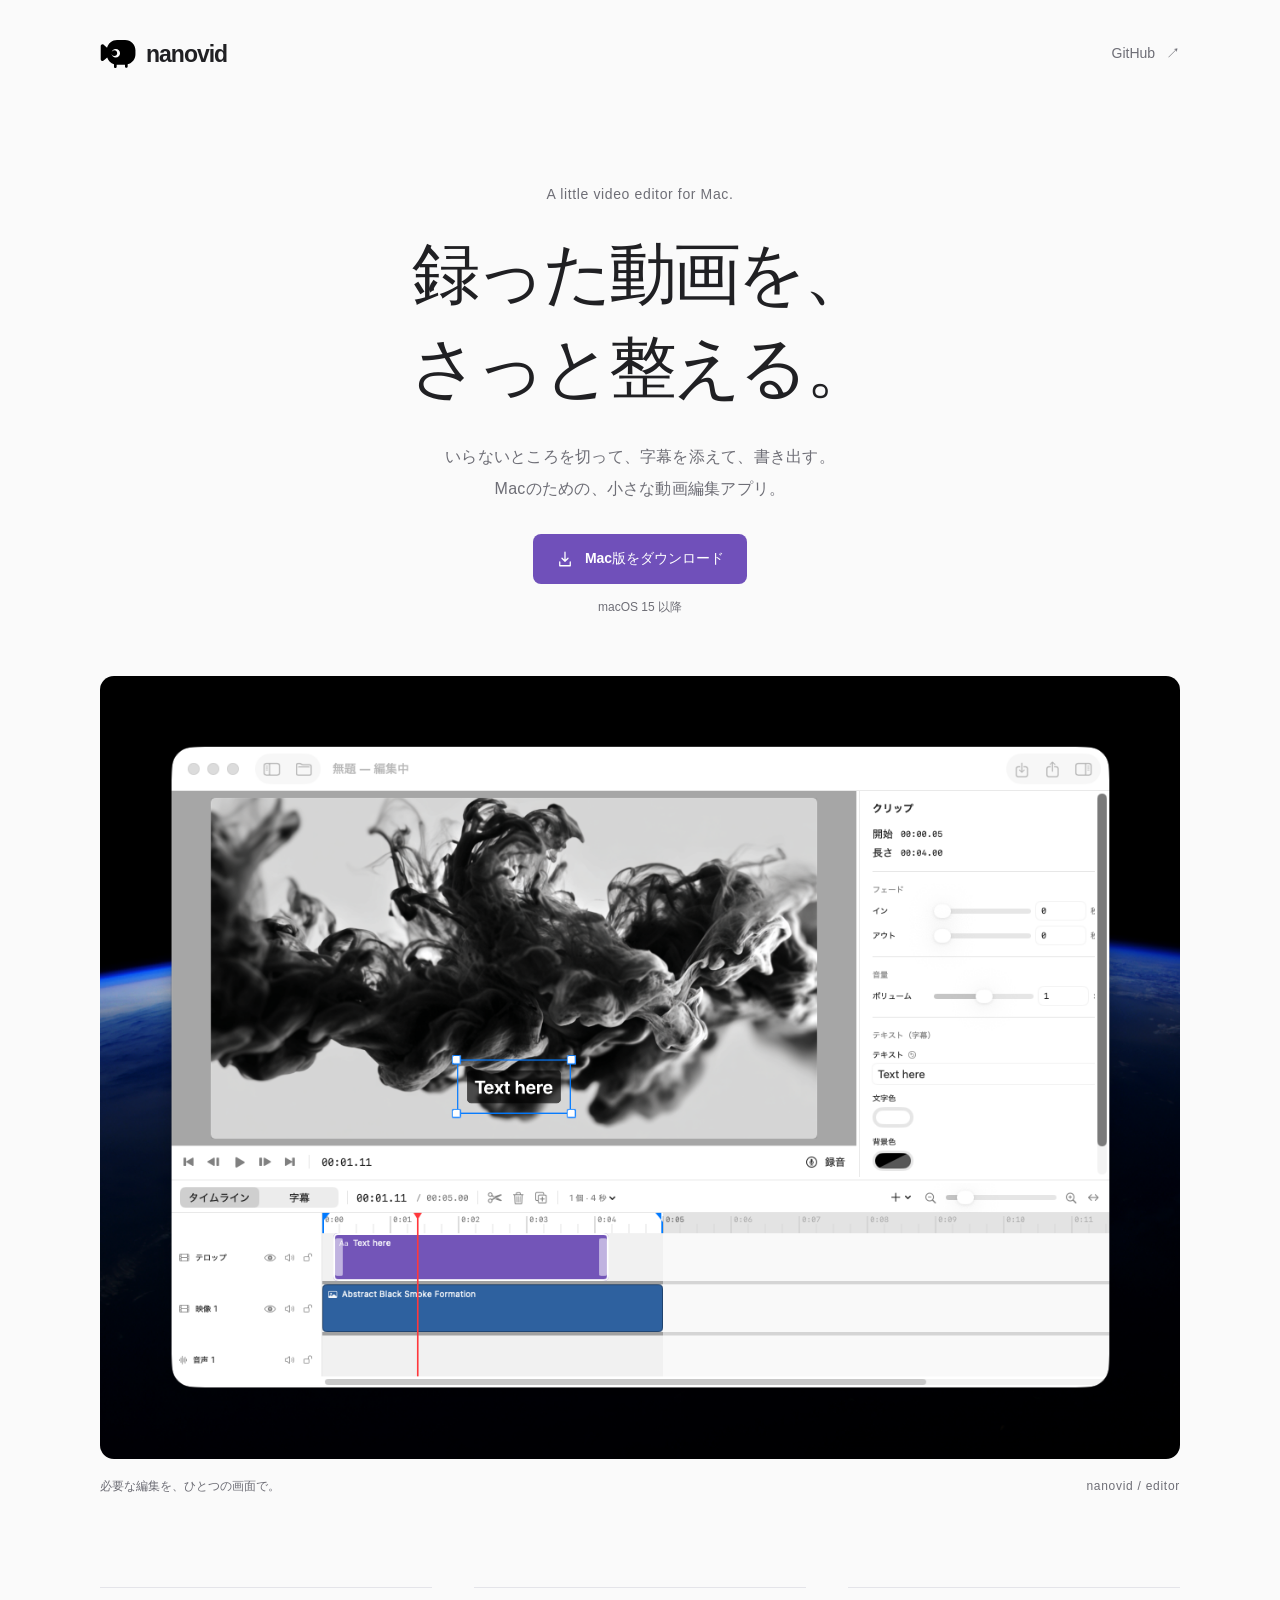
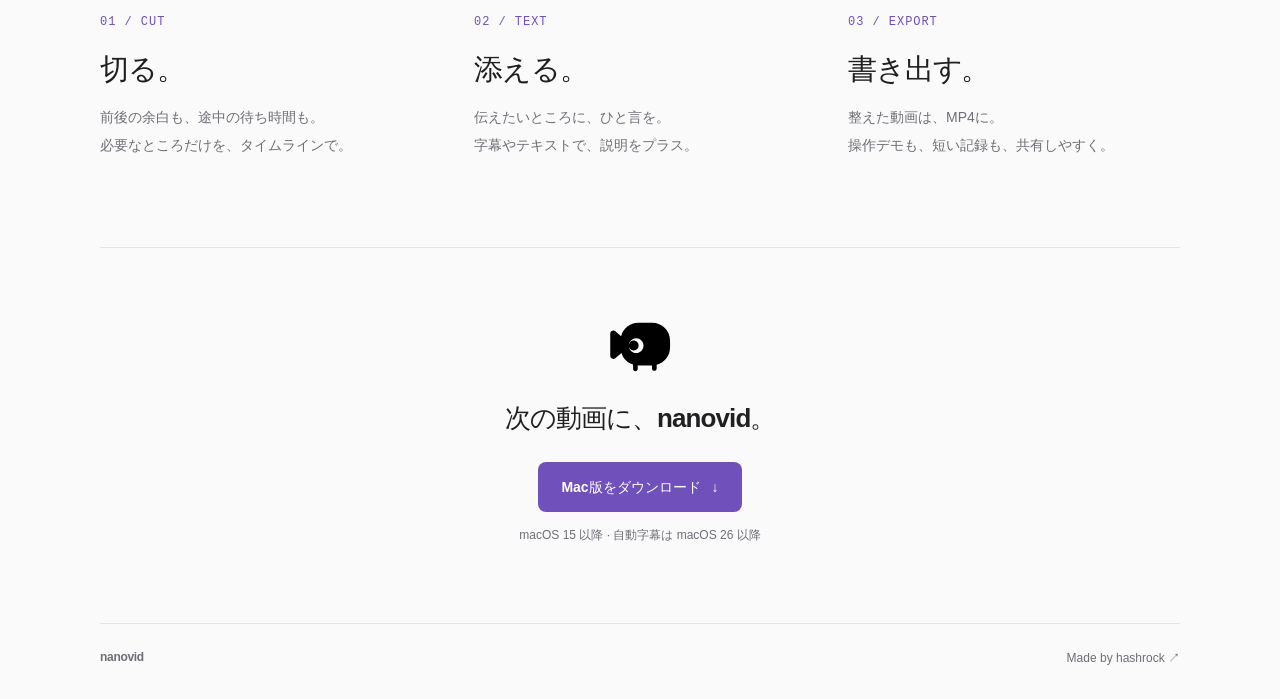
==== website/index.html @ c0959e49 "Add minimal nanovid website and GitHub Pages workflow" ====
<!doctype html>
<html lang="ja">
<head>
  <meta charset="utf-8">
  <meta name="viewport" content="width=device-width, initial-scale=1">
  <meta name="theme-color" content="#fafafa">
  <title>nanovid — 録った動画を、さっと整える。</title>
  <meta name="description" content="いらないところを切って、字幕を添えて、書き出す。nanovidは、Macのための小さな動画編集アプリ。">
  <link rel="icon" href="./assets/nanovid.svg" type="image/svg+xml">
  <link rel="stylesheet" href="./style.css">
</head>
<body>
  <header class="header wrap">
    <a class="brand" href="./" aria-label="nanovid ホーム"><img src="./assets/nanovid.svg" width="36" height="36" alt=""><span>nanovid</span></a>
    <a class="github" href="https://github.com/hashrock/nanovid">GitHub <span aria-hidden="true">↗</span></a>
  </header>
  <main>
    <section class="hero wrap" aria-labelledby="headline">
      <p class="eyebrow">A little video editor for Mac.</p>
      <h1 id="headline">録った動画を、<br>さっと整える。</h1>
      <p class="intro">いらないところを切って、字幕を添えて、書き出す。<br class="desktop-break">Macのための、小さな動画編集アプリ。</p>
      <a class="button" href="https://github.com/hashrock/nanovid/releases/latest"><svg width="18" height="18" viewBox="0 0 24 24" fill="none" stroke="currentColor" stroke-width="1.7" stroke-linecap="round" stroke-linejoin="round" aria-hidden="true"><path d="M12 3v12m-4-4 4 4 4-4M5 16v5h14v-5"/></svg>Mac版をダウンロード</a>
      <p class="requirement">macOS 15 以降</p>
    </section>
    <figure class="preview wrap">
      <img src="./assets/screenshot.png" width="1268" height="919" alt="nanovidの編集画面。動画プレビューにテキストを重ね、下部のタイムラインで字幕と映像を編集している。" fetchpriority="high">
      <figcaption><span>必要な編集を、ひとつの画面で。</span><span class="caption-note">nanovid / editor</span></figcaption>
    </figure>
    <section class="features wrap" aria-label="nanovidでできること">
      <article><span class="step">01 / CUT</span><h2>切る。</h2><p>前後の余白も、途中の待ち時間も。<br>必要なところだけを、タイムラインで。</p></article>
      <article><span class="step">02 / TEXT</span><h2>添える。</h2><p>伝えたいところに、ひと言を。<br>字幕やテキストで、説明をプラス。</p></article>
      <article><span class="step">03 / EXPORT</span><h2>書き出す。</h2><p>整えた動画は、MP4に。<br>操作デモも、短い記録も、共有しやすく。</p></article>
    </section>
    <section class="closing wrap" aria-labelledby="closing-title">
      <img src="./assets/nanovid.svg" width="62" height="62" alt="" loading="lazy">
      <h2 id="closing-title">次の動画に、nanovid。</h2>
      <a class="button" href="https://github.com/hashrock/nanovid/releases/latest">Mac版をダウンロード <span aria-hidden="true">↓</span></a>
      <p class="requirement">macOS 15 以降 · 自動字幕は macOS 26 以降</p>
    </section>
  </main>
  <footer class="footer wrap"><span>nanovid</span><a href="https://github.com/hashrock">Made by hashrock <span aria-hidden="true">↗</span></a></footer>
</body>
</html>
---- website/style.css ----
:root{color-scheme:light;--paper:#fafafa;--ink:#202023;--muted:#6e6e76;--line:#e4e4e9;--purple:#7050ba;font-family:-apple-system,BlinkMacSystemFont,"Helvetica Neue","Hiragino Kaku Gothic ProN","Noto Sans JP",sans-serif;color:var(--ink);background:var(--paper);font-synthesis:none}
*{box-sizing:border-box}
body{margin:0;-webkit-font-smoothing:antialiased}
a{color:inherit;text-decoration:none}
a:focus-visible{outline:3px solid var(--purple);outline-offset:6px}
.wrap{width:min(1080px,calc(100% - 80px));margin-inline:auto}
.header{height:108px;display:flex;align-items:center;justify-content:space-between}
.brand{display:inline-flex;align-items:center;gap:10px;font-size:23px;font-weight:650;letter-spacing:-1px}
.brand img{display:block}
.github{font-size:14px;color:var(--muted);padding:12px 0}
.github span{margin-left:7px}
.github:hover,.footer a:hover{color:var(--purple)}
.hero{text-align:center;padding:78px 0 58px}
.eyebrow{margin:0 0 25px;font-size:14px;letter-spacing:.045em;color:var(--muted)}
h1{font-size:clamp(42px,5.5vw,68px);line-height:1.38;letter-spacing:-.055em;font-weight:700;margin:0}
.intro{font-size:16px;line-height:2;color:var(--muted);margin:26px 0 29px;letter-spacing:.015em}
.button{display:inline-flex;justify-content:center;align-items:center;gap:11px;min-height:50px;padding:14px 23px;border-radius:8px;background:var(--purple);color:white;font-size:14px;font-weight:600;line-height:1.5;transition:background .18s,transform .18s}
.button:hover{background:#5d3ea3;transform:translateY(-2px)}
.requirement{font-size:12px;line-height:1.8;color:var(--muted);margin:13px 0 0}
.preview{margin-top:0;margin-bottom:0}
.preview>img{width:100%;height:auto;display:block;border-radius:14px;background:#000}
figcaption{display:flex;justify-content:space-between;gap:16px;margin-top:17px;font-size:12px;color:var(--muted);line-height:1.8}
.caption-note{letter-spacing:.06em}
.features{display:grid;grid-template-columns:repeat(3,1fr);padding:89px 0 88px;gap:42px}
.features article{border-top:1px solid var(--line);padding-top:23px}
.step{font-size:12px;letter-spacing:.08em;font-family:ui-monospace,SFMono-Regular,Consolas,monospace;color:var(--purple)}
.features h2{font-size:29px;letter-spacing:-.04em;margin:20px 0 14px;line-height:1.4}
.features p{font-size:14px;line-height:2;color:var(--muted);margin:0}
.closing{text-align:center;border-top:1px solid var(--line);padding:68px 0 76px}
.closing>img{display:block;margin:0 auto 21px}
.closing h2{font-size:26px;letter-spacing:-.035em;line-height:1.5;margin:0 0 24px}
.footer{border-top:1px solid var(--line);padding-block:26px 32px;display:flex;justify-content:space-between;gap:20px;font-size:12px;color:var(--muted)}
.footer>span{font-weight:650;letter-spacing:-.025em}
@media(min-width:1500px){.hero{padding-top:100px}}
@media(max-width:700px){.wrap{width:calc(100% - 40px)}.header{height:84px}.brand{font-size:21px}.hero{padding:54px 0 40px}.eyebrow{font-size:12px;margin-bottom:22px}h1{font-size:clamp(36px,8.6vw,54px)}.intro{font-size:14px;line-height:1.95;max-width:320px;margin:23px auto 26px}.desktop-break{display:none}.preview>img{border-radius:8px}figcaption{font-size:12px}.caption-note{display:none}.features{grid-template-columns:1fr;padding:52px 0;gap:30px}.features article{padding-top:20px}.features h2{font-size:26px;margin:13px 0 10px}.features p{font-size:14px}.closing{padding:49px 0 53px}.closing h2{font-size:24px}.closing .requirement{font-size:12px}.footer{padding-block:23px}}
@media(prefers-reduced-motion:reduce){.button{transition:none}.button:hover{transform:none}}
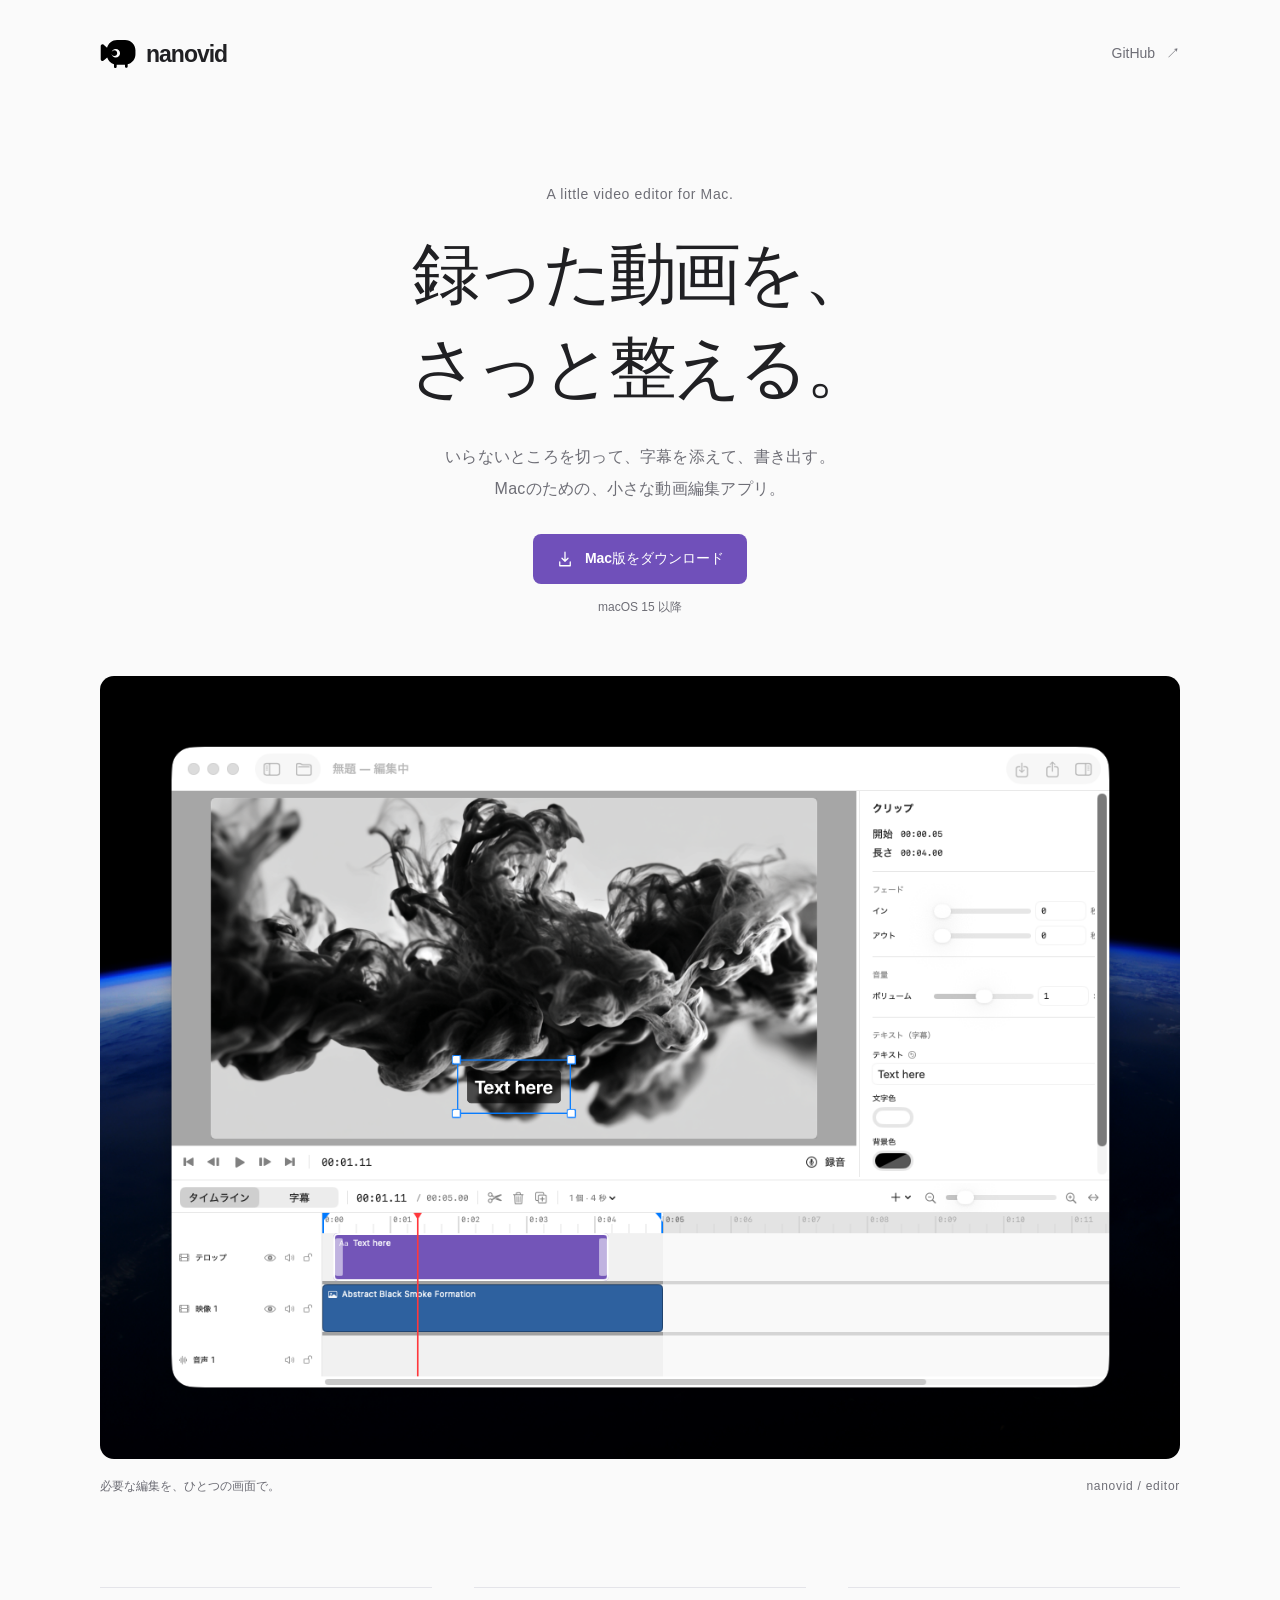
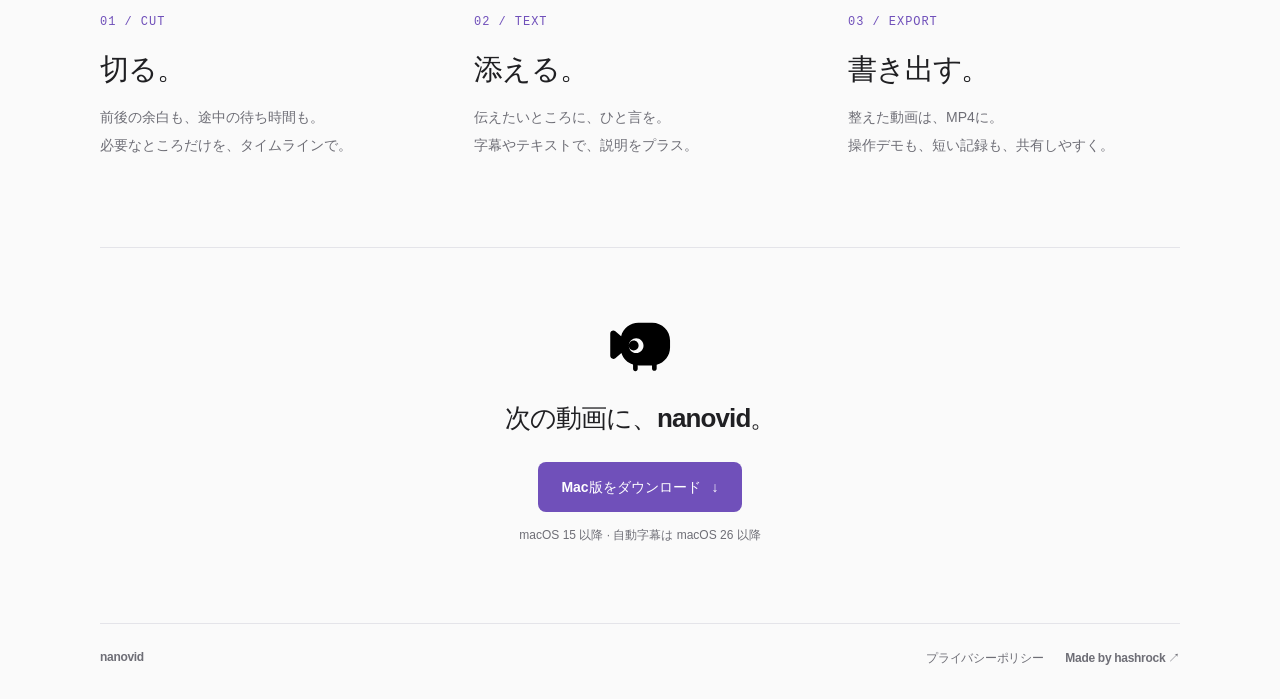
==== commit b92091f5: "プライバシーポリシーのページを足す App Store Connect はプライバシーポリシーの URL を必須にしている。データを 集めないアプリでも要る。website/ に privacy.ht" ====
--- a/website/index.html
+++ b/website/index.html
@@ -38,6 +38,6 @@
       <p class="requirement">macOS 15 以降 · 自動字幕は macOS 26 以降</p>
     </section>
   </main>
-  <footer class="footer wrap"><span>nanovid</span><a href="https://github.com/hashrock">Made by hashrock <span aria-hidden="true">↗</span></a></footer>
+  <footer class="footer wrap"><span>nanovid</span><span class="footer-links"><a href="./privacy.html">プライバシーポリシー</a><a href="https://github.com/hashrock">Made by hashrock <span aria-hidden="true">↗</span></a></span></footer>
 </body>
 </html>
--- a/website/style.css
+++ b/website/style.css
@@ -34,3 +34,16 @@
 @media(min-width:1500px){.hero{padding-top:100px}}
 @media(max-width:700px){.wrap{width:calc(100% - 40px)}.header{height:84px}.brand{font-size:21px}.hero{padding:54px 0 40px}.eyebrow{font-size:12px;margin-bottom:22px}h1{font-size:clamp(36px,8.6vw,54px)}.intro{font-size:14px;line-height:1.95;max-width:320px;margin:23px auto 26px}.desktop-break{display:none}.preview>img{border-radius:8px}figcaption{font-size:12px}.caption-note{display:none}.features{grid-template-columns:1fr;padding:52px 0;gap:30px}.features article{padding-top:20px}.features h2{font-size:26px;margin:13px 0 10px}.features p{font-size:14px}.closing{padding:49px 0 53px}.closing h2{font-size:24px}.closing .requirement{font-size:12px}.footer{padding-block:23px}}
 @media(prefers-reduced-motion:reduce){.button{transition:none}.button:hover{transform:none}}
+.policy{max-width:720px;padding:40px 0 88px}
+.policy article+article{margin-top:88px;padding-top:64px;border-top:1px solid var(--line)}
+.policy h1{font-size:clamp(32px,4vw,44px);line-height:1.3;letter-spacing:-.04em}
+.policy h2{font-size:20px;letter-spacing:-.02em;line-height:1.5;margin:48px 0 12px}
+.policy p,.policy dd{font-size:15px;line-height:2;margin:0 0 14px}
+.policy .updated{font-size:12px;color:var(--muted);margin:14px 0 36px}
+.policy .lead{font-size:17px;line-height:1.9;padding:22px 24px;border-left:3px solid var(--purple);background:#fff;border-radius:0 8px 8px 0}
+.policy dl{margin:18px 0 22px}
+.policy dt{font-weight:650;font-size:15px;margin-top:20px}
+.policy dd{margin:4px 0 0;color:var(--muted)}
+.policy .link{color:var(--purple);text-decoration:underline;text-underline-offset:3px}
+@media(max-width:700px){.policy{padding:24px 0 56px}.policy article+article{margin-top:56px;padding-top:44px}.policy h2{font-size:18px;margin-top:38px}.policy p,.policy dd{font-size:14px}.policy .lead{font-size:15px;padding:18px 18px}}
+.footer-links{display:flex;gap:22px;flex-wrap:wrap;justify-content:flex-end}
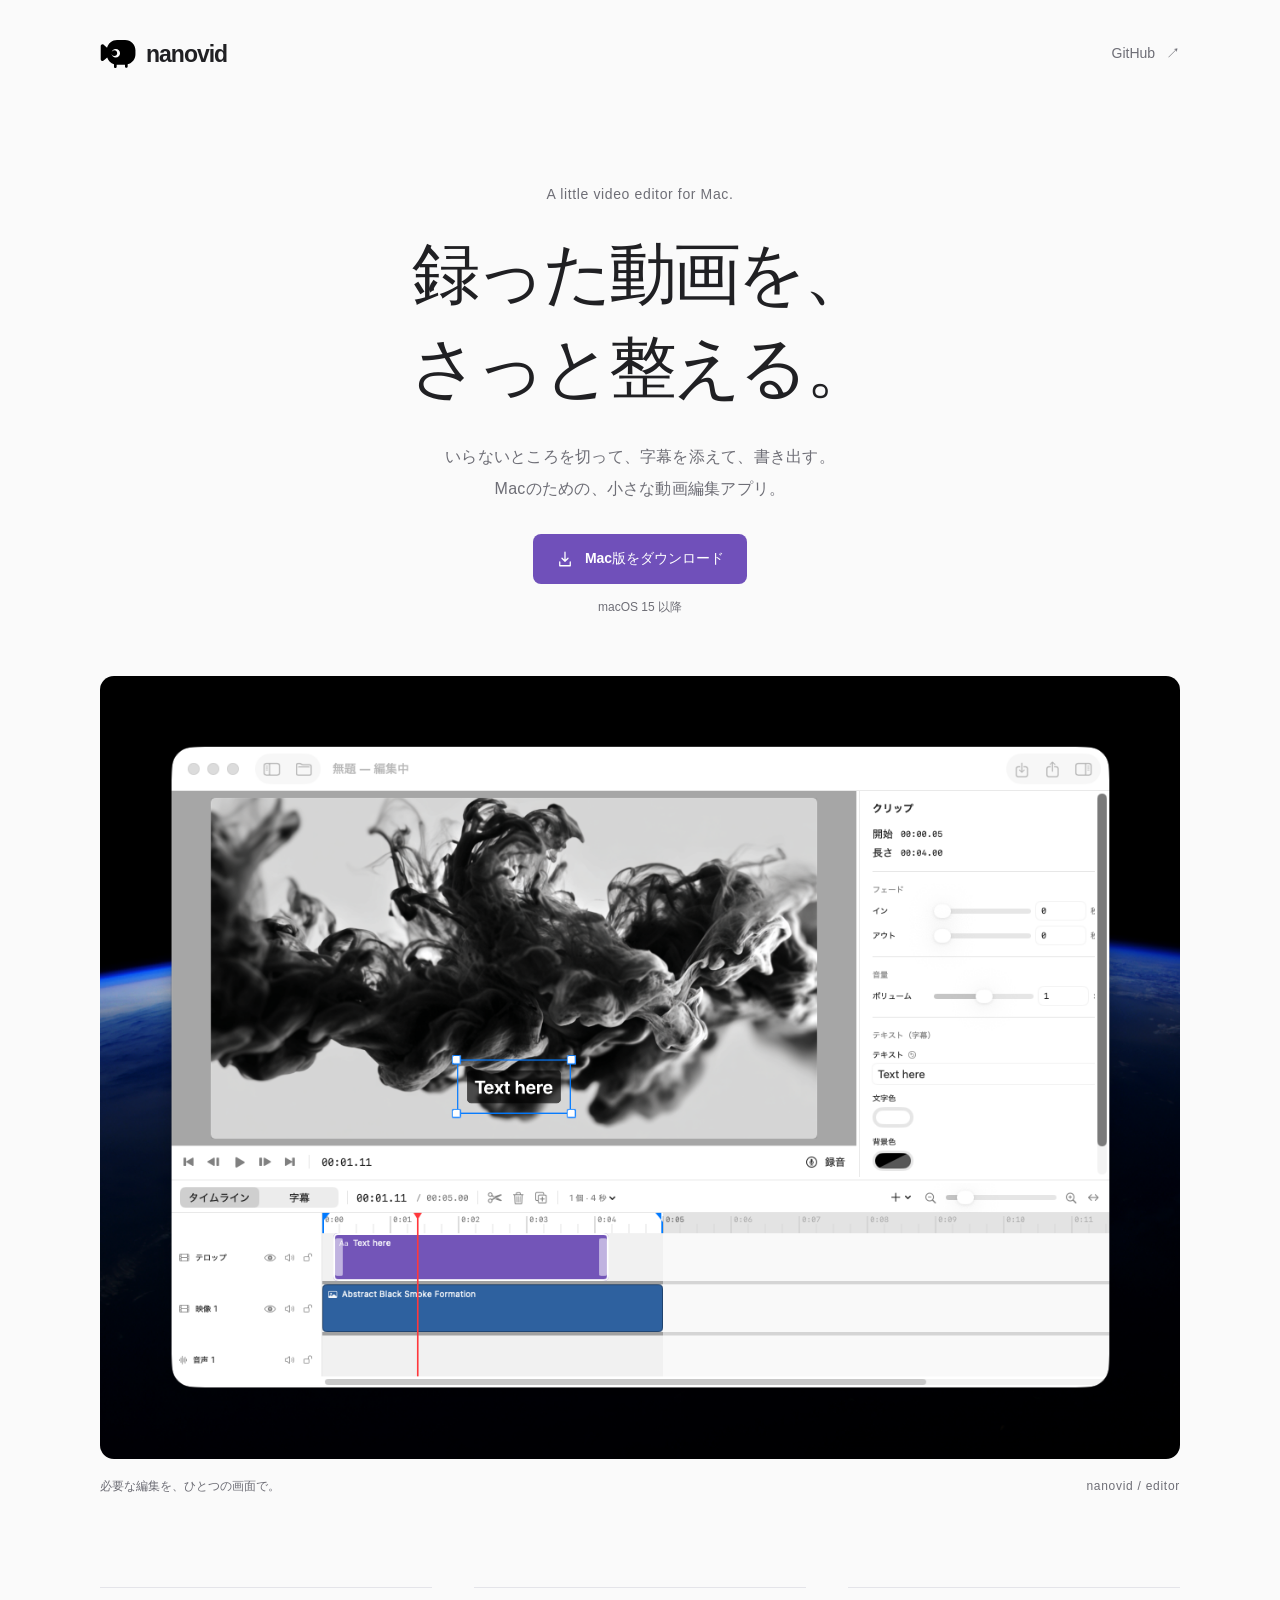
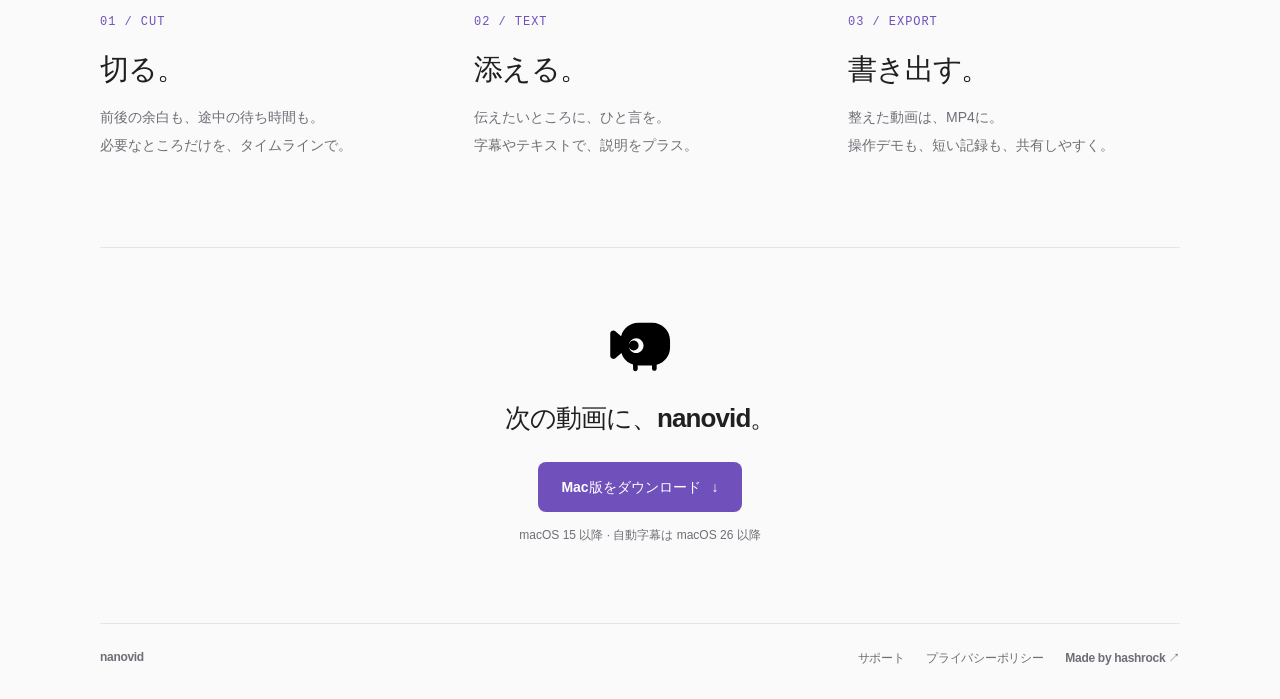
==== commit 175abfa1: "サポートのページを足す アプリのヘルプメニューからサイトを開くようにしたが、サイトには問い合わせ先が 無かった。App Store Connect のサポート URL にも使えるページとして webs" ====
--- a/website/index.html
+++ b/website/index.html
@@ -38,6 +38,6 @@
       <p class="requirement">macOS 15 以降 · 自動字幕は macOS 26 以降</p>
     </section>
   </main>
-  <footer class="footer wrap"><span>nanovid</span><span class="footer-links"><a href="./privacy.html">プライバシーポリシー</a><a href="https://github.com/hashrock">Made by hashrock <span aria-hidden="true">↗</span></a></span></footer>
+  <footer class="footer wrap"><span>nanovid</span><span class="footer-links"><a href="./support.html">サポート</a><a href="./privacy.html">プライバシーポリシー</a><a href="https://github.com/hashrock">Made by hashrock <span aria-hidden="true">↗</span></a></span></footer>
 </body>
 </html>
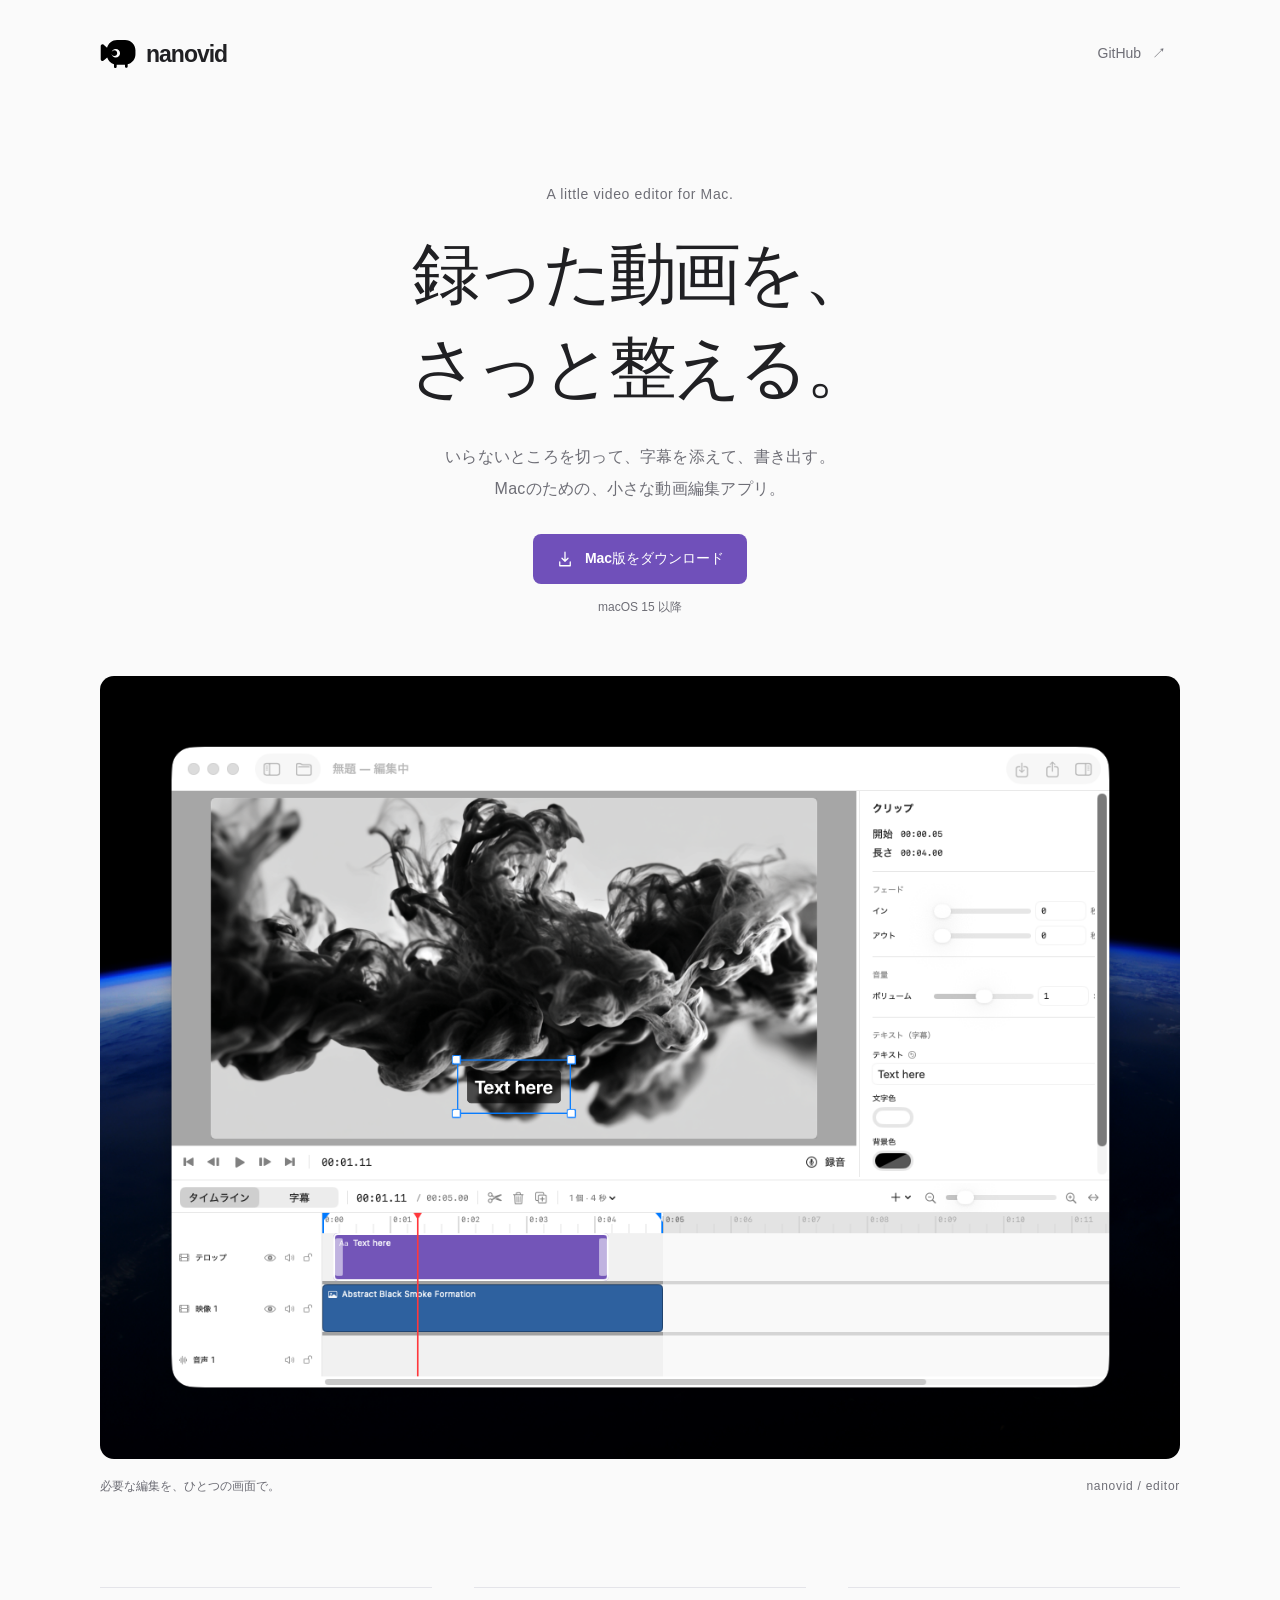
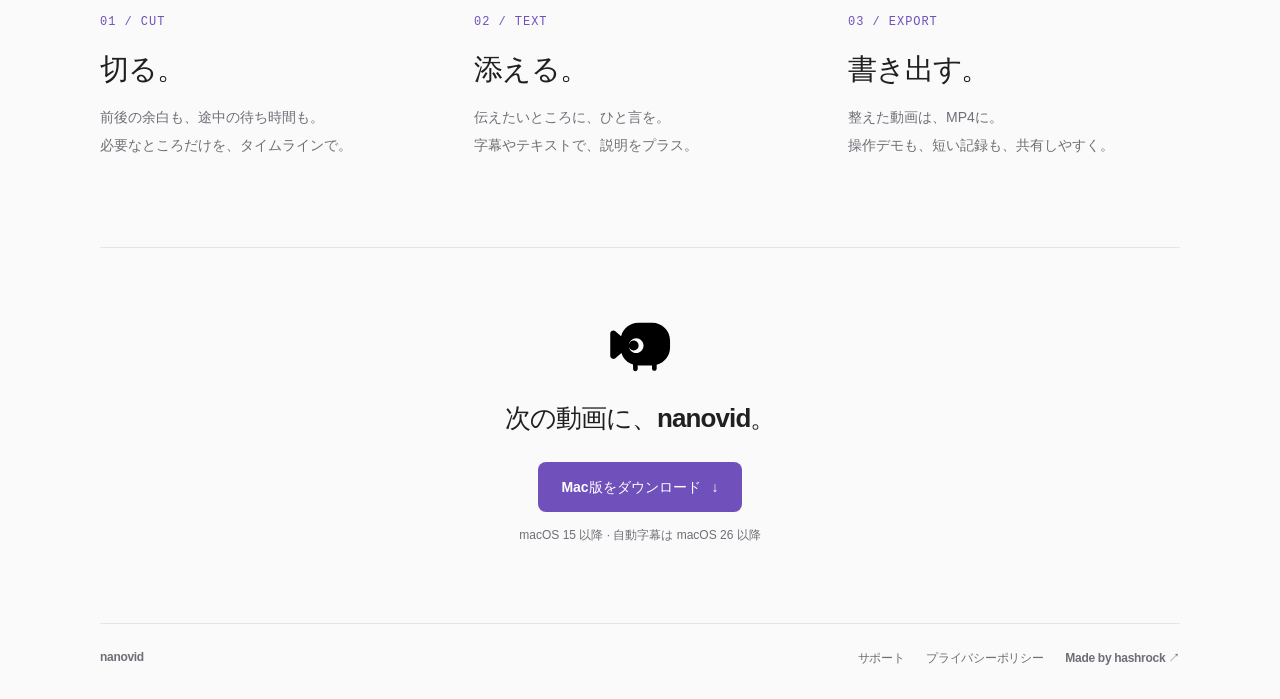
==== commit 6025218a: "紹介ページにサービス切り替え (hashrock-switcher) を置く repos.hashrock.info/switcher/v1.js を読み込み、3 ページともヘッダの右端、 既存のリン" ====
--- a/website/index.html
+++ b/website/index.html
@@ -8,11 +8,16 @@
   <meta name="description" content="いらないところを切って、字幕を添えて、書き出す。nanovidは、Macのための小さな動画編集アプリ。">
   <link rel="icon" href="./assets/nanovid.svg" type="image/svg+xml">
   <link rel="stylesheet" href="./style.css">
+  <script type="module" src="https://repos.hashrock.info/switcher/v1.js"></script>
 </head>
 <body>
   <header class="header wrap">
     <a class="brand" href="./" aria-label="nanovid ホーム"><img src="./assets/nanovid.svg" width="36" height="36" alt=""><span>nanovid</span></a>
     <a class="github" href="https://github.com/hashrock/nanovid">GitHub <span aria-hidden="true">↗</span></a>
+    <!-- hashrock の他のサービスへのメニュー。ヘッダの右端に置き場所があるので浮かせずに並べる
+         （floating だと狭い画面で右のリンクと重なる）。ページは明るい配色で固定
+         (color-scheme: light) なので、OS の設定によらず light に揃える -->
+    <hashrock-switcher theme="light"></hashrock-switcher>
   </header>
   <main>
     <section class="hero wrap" aria-labelledby="headline">
--- a/website/style.css
+++ b/website/style.css
@@ -47,3 +47,5 @@
 .policy .link{color:var(--purple);text-decoration:underline;text-underline-offset:3px}
 @media(max-width:700px){.policy{padding:24px 0 56px}.policy article+article{margin-top:56px;padding-top:44px}.policy h2{font-size:18px;margin-top:38px}.policy p,.policy dd{font-size:14px}.policy .lead{font-size:15px;padding:18px 18px}}
 .footer-links{display:flex;gap:22px;flex-wrap:wrap;justify-content:flex-end}
+/* hashrock-switcher をヘッダ右端のリンクの隣に並べる。space-between のままだと 3 つ目の子で真ん中に寄るので、リンクの左の余白で右へ寄せる */
+.header .github{margin-left:auto}.header hashrock-switcher{margin-left:14px}
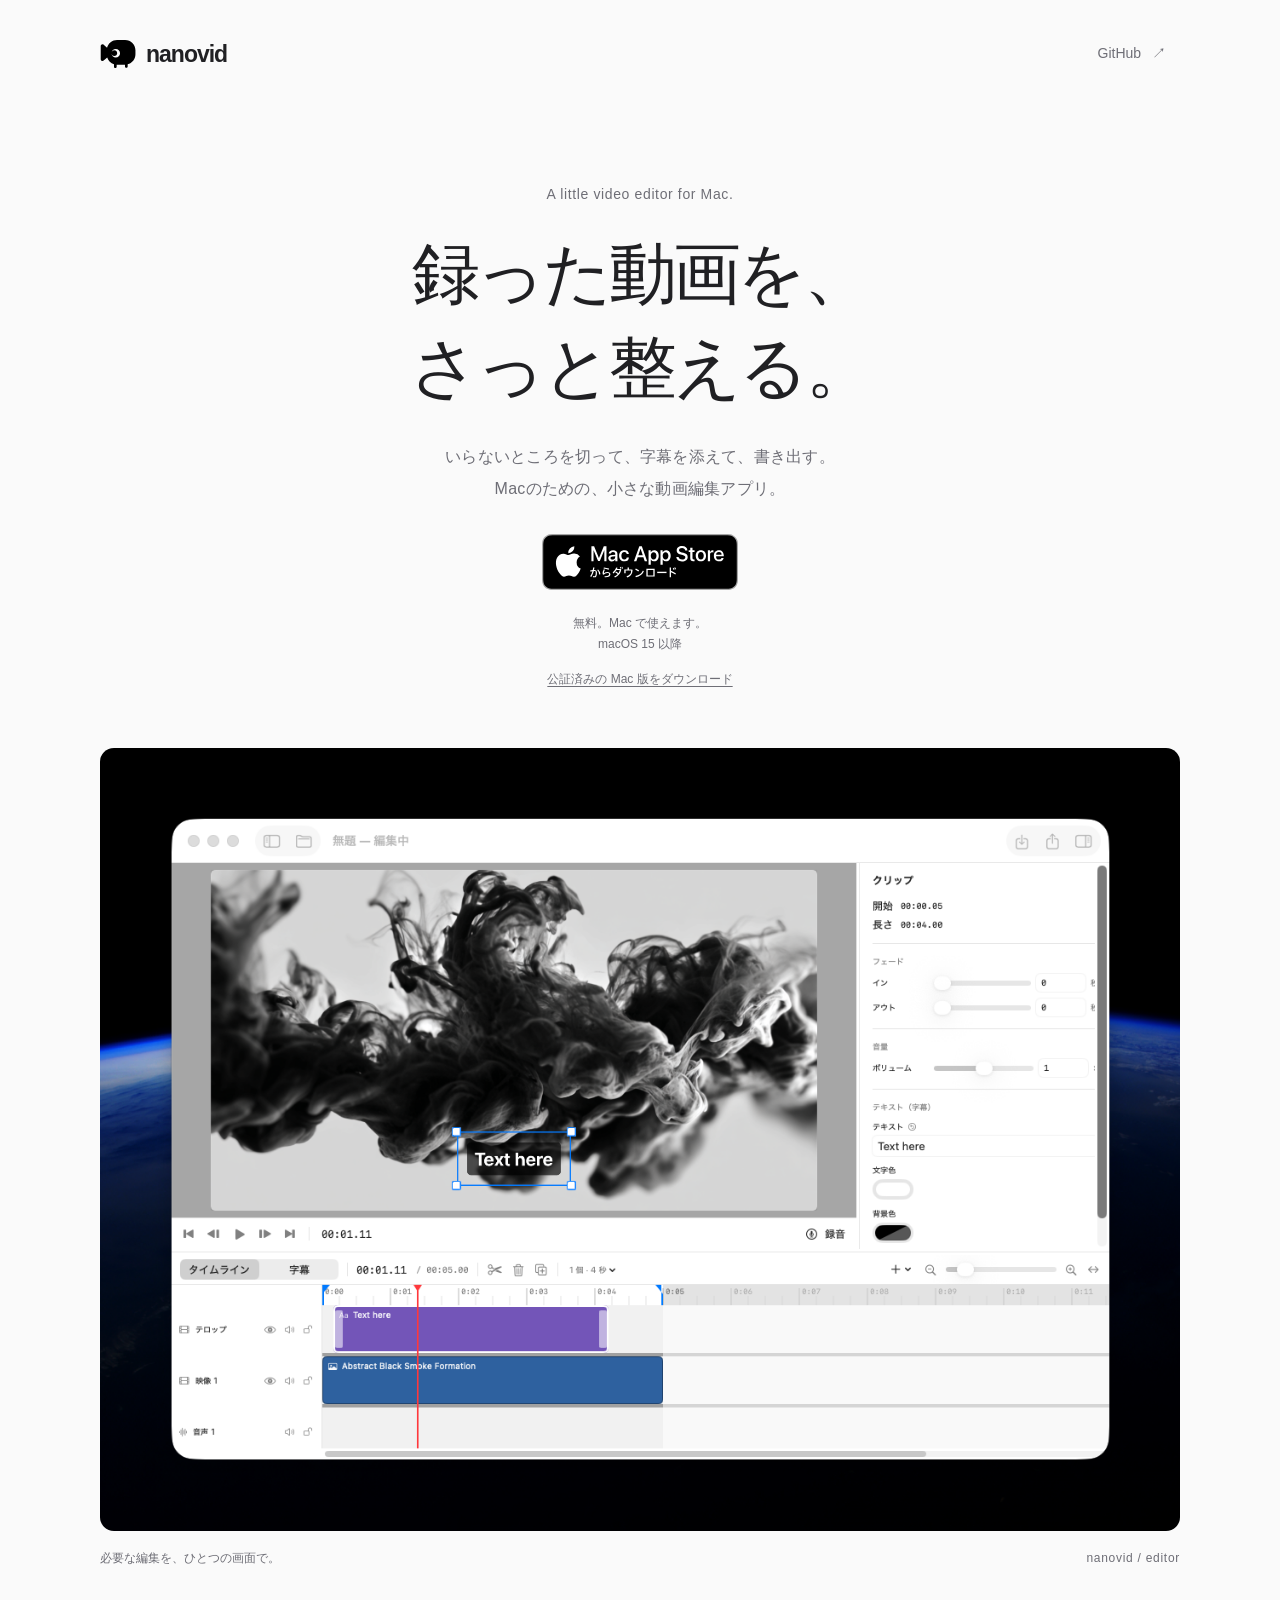
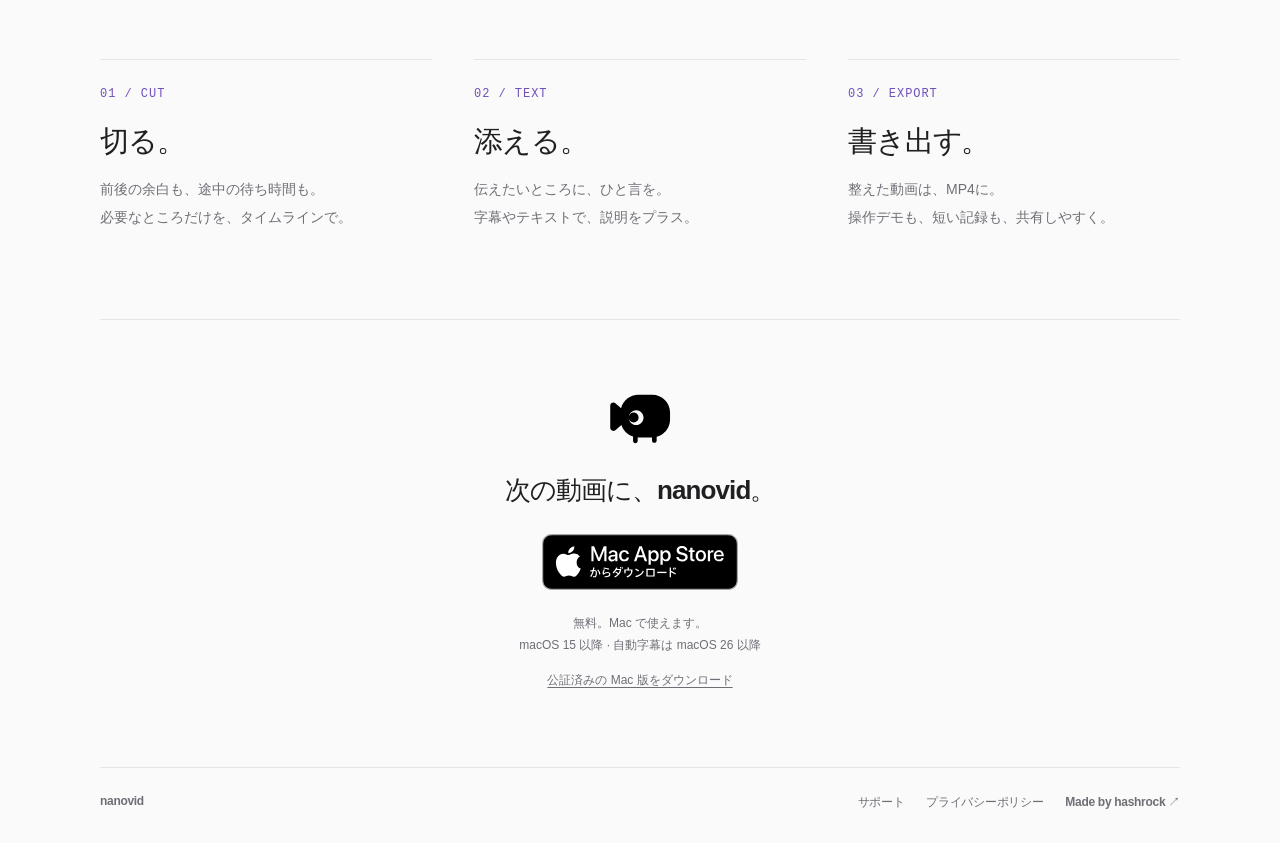
==== commit b76c0383: "ランディングページに Mac App Store への導線を足す ヒーローと末尾の主ボタンを、公式の「Mac App Store からダウンロード」バッジに差し替える。公証済みの直接配布は、その下の細" ====
--- a/website/index.html
+++ b/website/index.html
@@ -24,8 +24,10 @@
       <p class="eyebrow">A little video editor for Mac.</p>
       <h1 id="headline">録った動画を、<br>さっと整える。</h1>
       <p class="intro">いらないところを切って、字幕を添えて、書き出す。<br class="desktop-break">Macのための、小さな動画編集アプリ。</p>
-      <a class="button" href="https://github.com/hashrock/nanovid/releases/latest"><svg width="18" height="18" viewBox="0 0 24 24" fill="none" stroke="currentColor" stroke-width="1.7" stroke-linecap="round" stroke-linejoin="round" aria-hidden="true"><path d="M12 3v12m-4-4 4 4 4-4M5 16v5h14v-5"/></svg>Mac版をダウンロード</a>
-      <p class="requirement">macOS 15 以降</p>
+      <!-- Mac App Store バッジは Apple の公式アートワーク（日本語・黒）。色・比率・余白は変えない。 -->
+      <a class="store-badge" href="https://apps.apple.com/jp/app/nanovid/id6815076494?mt=12"><img src="./assets/mac-app-store-badge-ja.svg" width="140" height="40" alt="Mac App Store からダウンロード"></a>
+      <p class="requirement">無料。Mac で使えます。<br>macOS 15 以降</p>
+      <p class="requirement"><a href="https://github.com/hashrock/nanovid/releases/latest">公証済みの Mac 版をダウンロード</a></p>
     </section>
     <figure class="preview wrap">
       <img src="./assets/screenshot.png" width="1268" height="919" alt="nanovidの編集画面。動画プレビューにテキストを重ね、下部のタイムラインで字幕と映像を編集している。" fetchpriority="high">
@@ -39,8 +41,9 @@
     <section class="closing wrap" aria-labelledby="closing-title">
       <img src="./assets/nanovid.svg" width="62" height="62" alt="" loading="lazy">
       <h2 id="closing-title">次の動画に、nanovid。</h2>
-      <a class="button" href="https://github.com/hashrock/nanovid/releases/latest">Mac版をダウンロード <span aria-hidden="true">↓</span></a>
-      <p class="requirement">macOS 15 以降 · 自動字幕は macOS 26 以降</p>
+      <a class="store-badge" href="https://apps.apple.com/jp/app/nanovid/id6815076494?mt=12"><img src="./assets/mac-app-store-badge-ja.svg" width="140" height="40" alt="Mac App Store からダウンロード"></a>
+      <p class="requirement">無料。Mac で使えます。<br>macOS 15 以降 · 自動字幕は macOS 26 以降</p>
+      <p class="requirement"><a href="https://github.com/hashrock/nanovid/releases/latest">公証済みの Mac 版をダウンロード</a></p>
     </section>
   </main>
   <footer class="footer wrap"><span>nanovid</span><span class="footer-links"><a href="./support.html">サポート</a><a href="./privacy.html">プライバシーポリシー</a><a href="https://github.com/hashrock">Made by hashrock <span aria-hidden="true">↗</span></a></span></footer>
--- a/website/style.css
+++ b/website/style.css
@@ -14,9 +14,12 @@
 .eyebrow{margin:0 0 25px;font-size:14px;letter-spacing:.045em;color:var(--muted)}
 h1{font-size:clamp(42px,5.5vw,68px);line-height:1.38;letter-spacing:-.055em;font-weight:700;margin:0}
 .intro{font-size:16px;line-height:2;color:var(--muted);margin:26px 0 29px;letter-spacing:.015em}
-.button{display:inline-flex;justify-content:center;align-items:center;gap:11px;min-height:50px;padding:14px 23px;border-radius:8px;background:var(--purple);color:white;font-size:14px;font-weight:600;line-height:1.5;transition:background .18s,transform .18s}
-.button:hover{background:#5d3ea3;transform:translateY(-2px)}
+/* 公式バッジは拡大縮小のみ。影・角丸・色は付けない。余白は高さの 1/4 以上（下は margin と .requirement で確保）。 */
+.store-badge{display:inline-block;line-height:0;margin-bottom:6px}
+.store-badge img{display:block;height:48px;width:auto}
 .requirement{font-size:12px;line-height:1.8;color:var(--muted);margin:13px 0 0}
+.requirement a{text-decoration:underline;text-underline-offset:3px;white-space:nowrap}
+.requirement a:hover{color:var(--purple)}
 .preview{margin-top:0;margin-bottom:0}
 .preview>img{width:100%;height:auto;display:block;border-radius:14px;background:#000}
 figcaption{display:flex;justify-content:space-between;gap:16px;margin-top:17px;font-size:12px;color:var(--muted);line-height:1.8}
@@ -31,9 +34,9 @@
 .closing h2{font-size:26px;letter-spacing:-.035em;line-height:1.5;margin:0 0 24px}
 .footer{border-top:1px solid var(--line);padding-block:26px 32px;display:flex;justify-content:space-between;gap:20px;font-size:12px;color:var(--muted)}
 .footer>span{font-weight:650;letter-spacing:-.025em}
+@media(min-width:701px){.store-badge img{height:56px}}
 @media(min-width:1500px){.hero{padding-top:100px}}
 @media(max-width:700px){.wrap{width:calc(100% - 40px)}.header{height:84px}.brand{font-size:21px}.hero{padding:54px 0 40px}.eyebrow{font-size:12px;margin-bottom:22px}h1{font-size:clamp(36px,8.6vw,54px)}.intro{font-size:14px;line-height:1.95;max-width:320px;margin:23px auto 26px}.desktop-break{display:none}.preview>img{border-radius:8px}figcaption{font-size:12px}.caption-note{display:none}.features{grid-template-columns:1fr;padding:52px 0;gap:30px}.features article{padding-top:20px}.features h2{font-size:26px;margin:13px 0 10px}.features p{font-size:14px}.closing{padding:49px 0 53px}.closing h2{font-size:24px}.closing .requirement{font-size:12px}.footer{padding-block:23px}}
-@media(prefers-reduced-motion:reduce){.button{transition:none}.button:hover{transform:none}}
 .policy{max-width:720px;padding:40px 0 88px}
 .policy article+article{margin-top:88px;padding-top:64px;border-top:1px solid var(--line)}
 .policy h1{font-size:clamp(32px,4vw,44px);line-height:1.3;letter-spacing:-.04em}
